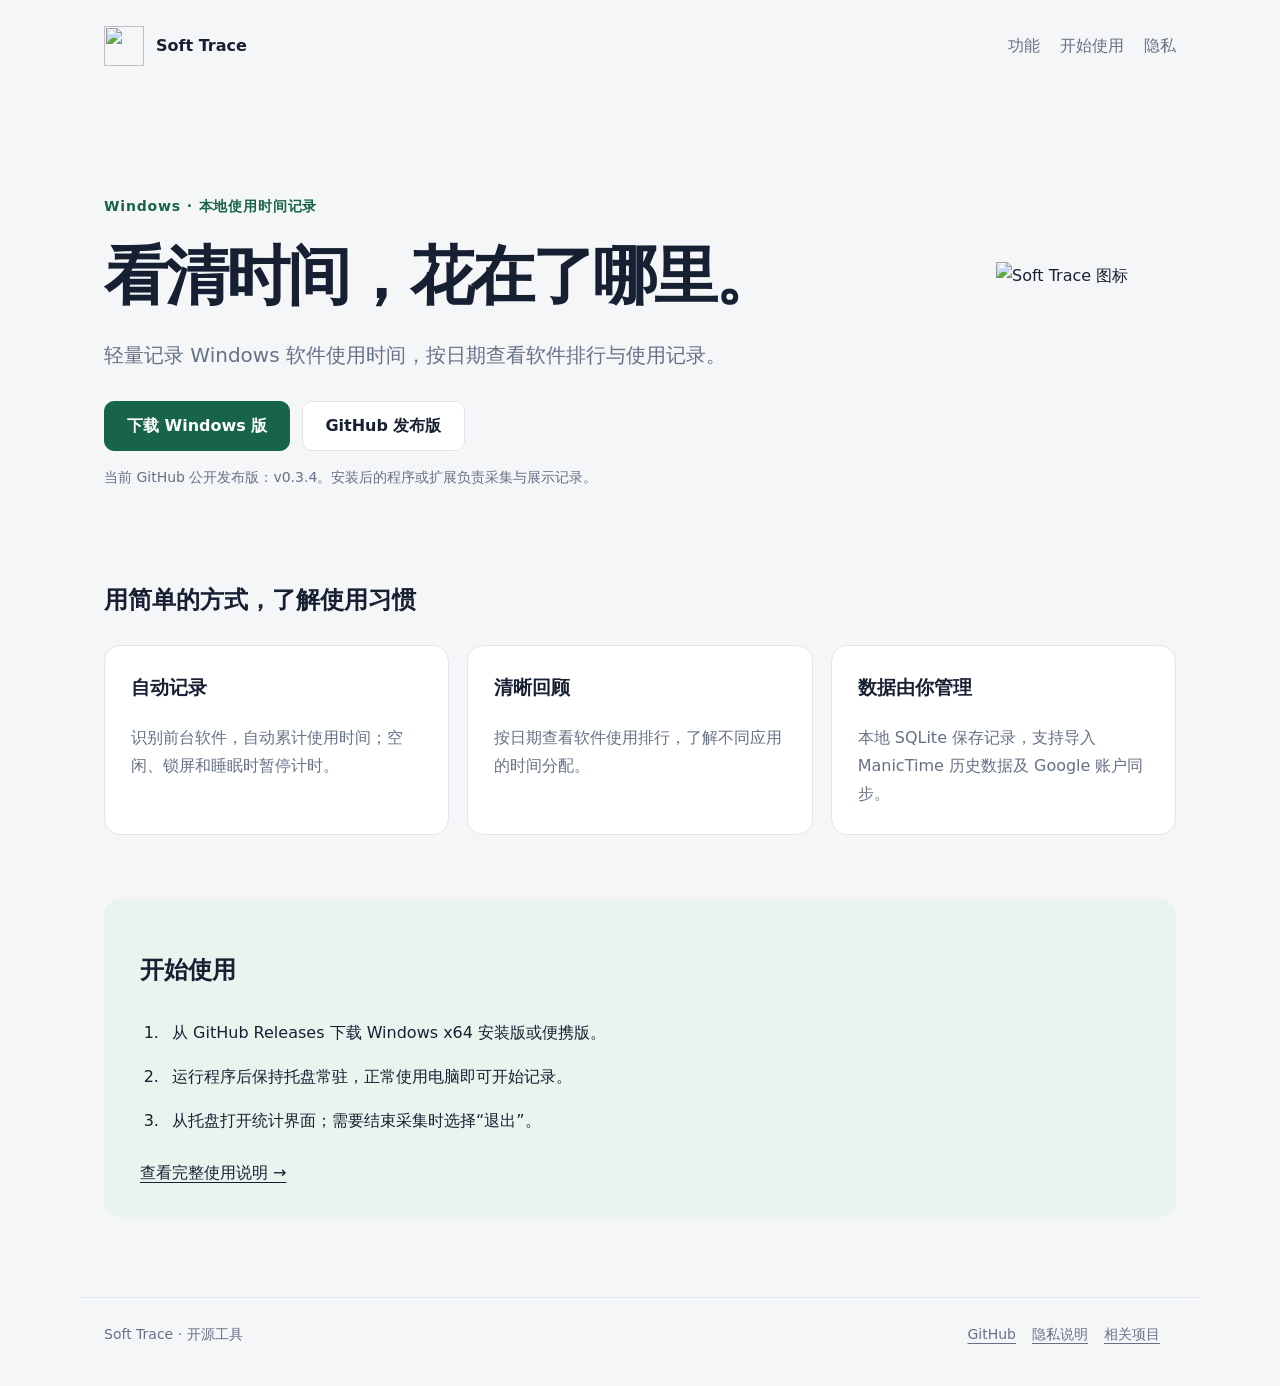
==== site/index.html @ c37cbcbc "Publish product website across hosting platforms [skip netlify]" ====
<!doctype html>
<html lang="zh-CN"><head><meta charset="utf-8"><meta name="viewport" content="width=device-width,initial-scale=1"><title>Soft Trace — Windows · 本地使用时间记录</title><meta name="description" content="轻量记录 Windows 软件使用时间，按日期查看软件排行与使用记录。"><meta name="color-scheme" content="light dark"><link rel="icon" href="logo.png"><link rel="stylesheet" href="site.css"></head><body>
<header><a class="brand" href="./"><img src="logo.png" width="40" height="40" alt=""><span>Soft Trace</span></a><nav aria-label="页面导航"><a href="./#features">功能</a><a href="./#start">开始使用</a><a href="privacy.html">隐私</a></nav></header><main><section class="hero"><div><p class="eyebrow">Windows · 本地使用时间记录</p><h1>看清时间，花在了哪里。</h1><p class="lead">轻量记录 Windows 软件使用时间，按日期查看软件排行与使用记录。</p><div class="actions"><a class="button primary" href="https://github.com/yuzhounh/soft-trace/releases/latest">下载 Windows 版</a><a class="button" href="https://github.com/yuzhounh/soft-trace/releases/latest">GitHub 发布版</a></div><p class="note">当前 GitHub 公开发布版：v0.3.4。安装后的程序或扩展负责采集与展示记录。</p></div><img class="hero-logo" src="logo.png" alt="Soft Trace 图标" width="160" height="160"></section><section id="features"><h2>用简单的方式，了解使用习惯</h2><div class="cards"><article class="card"><h3>自动记录</h3><p>识别前台软件，自动累计使用时间；空闲、锁屏和睡眠时暂停计时。</p></article><article class="card"><h3>清晰回顾</h3><p>按日期查看软件使用排行，了解不同应用的时间分配。</p></article><article class="card"><h3>数据由你管理</h3><p>本地 SQLite 保存记录，支持导入 ManicTime 历史数据及 Google 账户同步。</p></article></div></section><section class="steps" id="start"><h2>开始使用</h2><ol><li>从 GitHub Releases 下载 Windows x64 安装版或便携版。</li><li>运行程序后保持托盘常驻，正常使用电脑即可开始记录。</li><li>从托盘打开统计界面；需要结束采集时选择“退出”。</li></ol><a href="https://github.com/yuzhounh/soft-trace#readme">查看完整使用说明 →</a></section></main><footer><span>Soft Trace · 开源工具</span><div><a href="https://github.com/yuzhounh/soft-trace">GitHub</a><a href="privacy.html">隐私说明</a><a href="https://timelens-extension.pages.dev/">相关项目</a></div></footer>
</body></html>
---- site/site.css ----
:root{color-scheme:light dark;--bg:#f5f6f8;--card:#fff;--ink:#172033;--muted:#657186;--line:#e1e5ec;--accent:#176448;--tint:#e9f4ee}*{box-sizing:border-box}body{margin:0;background:var(--bg);color:var(--ink);font:16px/1.75 system-ui,-apple-system,"Segoe UI","Microsoft YaHei",sans-serif}a{color:inherit;text-underline-offset:4px}header,main,footer{max-width:1120px;margin:auto;padding:24px}header{display:flex;align-items:center;justify-content:space-between;gap:24px}.brand{display:flex;align-items:center;gap:12px;text-decoration:none;font-weight:700}.brand img{width:40px;height:40px;object-fit:contain}nav{display:flex;gap:20px}nav a{display:inline-flex;align-items:center;min-height:44px;text-decoration:none;color:var(--muted)}.hero{padding:64px 0 56px;display:grid;grid-template-columns:1fr 180px;gap:48px;align-items:center}.eyebrow{color:var(--accent);font-weight:650;letter-spacing:.06em;font-size:14px}h1{font-size:clamp(34px,5.5vw,64px);letter-spacing:-.045em;line-height:1.18;max-width:780px;margin:20px 0 24px}.lead{font-size:20px;color:var(--muted);max-width:680px}.hero-logo{width:160px;height:160px;object-fit:contain}.actions{display:flex;flex-wrap:wrap;gap:12px;margin-top:28px}.button{display:inline-flex;align-items:center;justify-content:center;min-height:48px;min-width:48px;padding:10px 22px;border:1px solid var(--line);border-radius:10px;text-decoration:none;background:var(--card);font-weight:600}.primary{color:#fff;background:var(--accent);border-color:var(--accent)}.note{font-size:14px;color:var(--muted)}.cards{display:grid;grid-template-columns:repeat(3,1fr);gap:18px;margin:24px 0 64px}.card{padding:26px;background:var(--card);border:1px solid var(--line);border-radius:16px}.card h3{margin-top:0}.card p{color:var(--muted);margin-bottom:0}section{scroll-margin-top:30px}.steps{padding:30px 36px;background:var(--tint);border-radius:16px;margin-bottom:56px}.steps ol{padding-left:24px}.steps li{padding:8px}.prose{max-width:780px;padding:40px 0 70px}.prose h1{font-size:42px}.prose p{color:var(--muted)}footer{border-top:1px solid var(--line);display:flex;flex-wrap:wrap;justify-content:space-between;gap:16px;color:var(--muted);font-size:14px}footer a{display:inline-block;min-height:40px;margin-right:16px}@media(prefers-color-scheme:dark){:root{--bg:#10151d;--card:#18202c;--ink:#eef2f7;--muted:#a9b4c4;--line:#2c3746;--accent:#67d4a6;--tint:#172d25}.primary{color:#10251b}}@media(max-width:640px){header,main,footer{padding:20px}header{align-items:flex-start;gap:12px;flex-wrap:wrap}nav{gap:18px}.hero{grid-template-columns:1fr;padding:36px 0 32px;gap:20px}.hero-logo{width:80px;height:80px;grid-row:1}.cards{grid-template-columns:1fr;margin-bottom:36px}.steps{padding:20px}.lead{font-size:18px}.actions .button{flex:1 1 auto}h1{font-size:38px}}
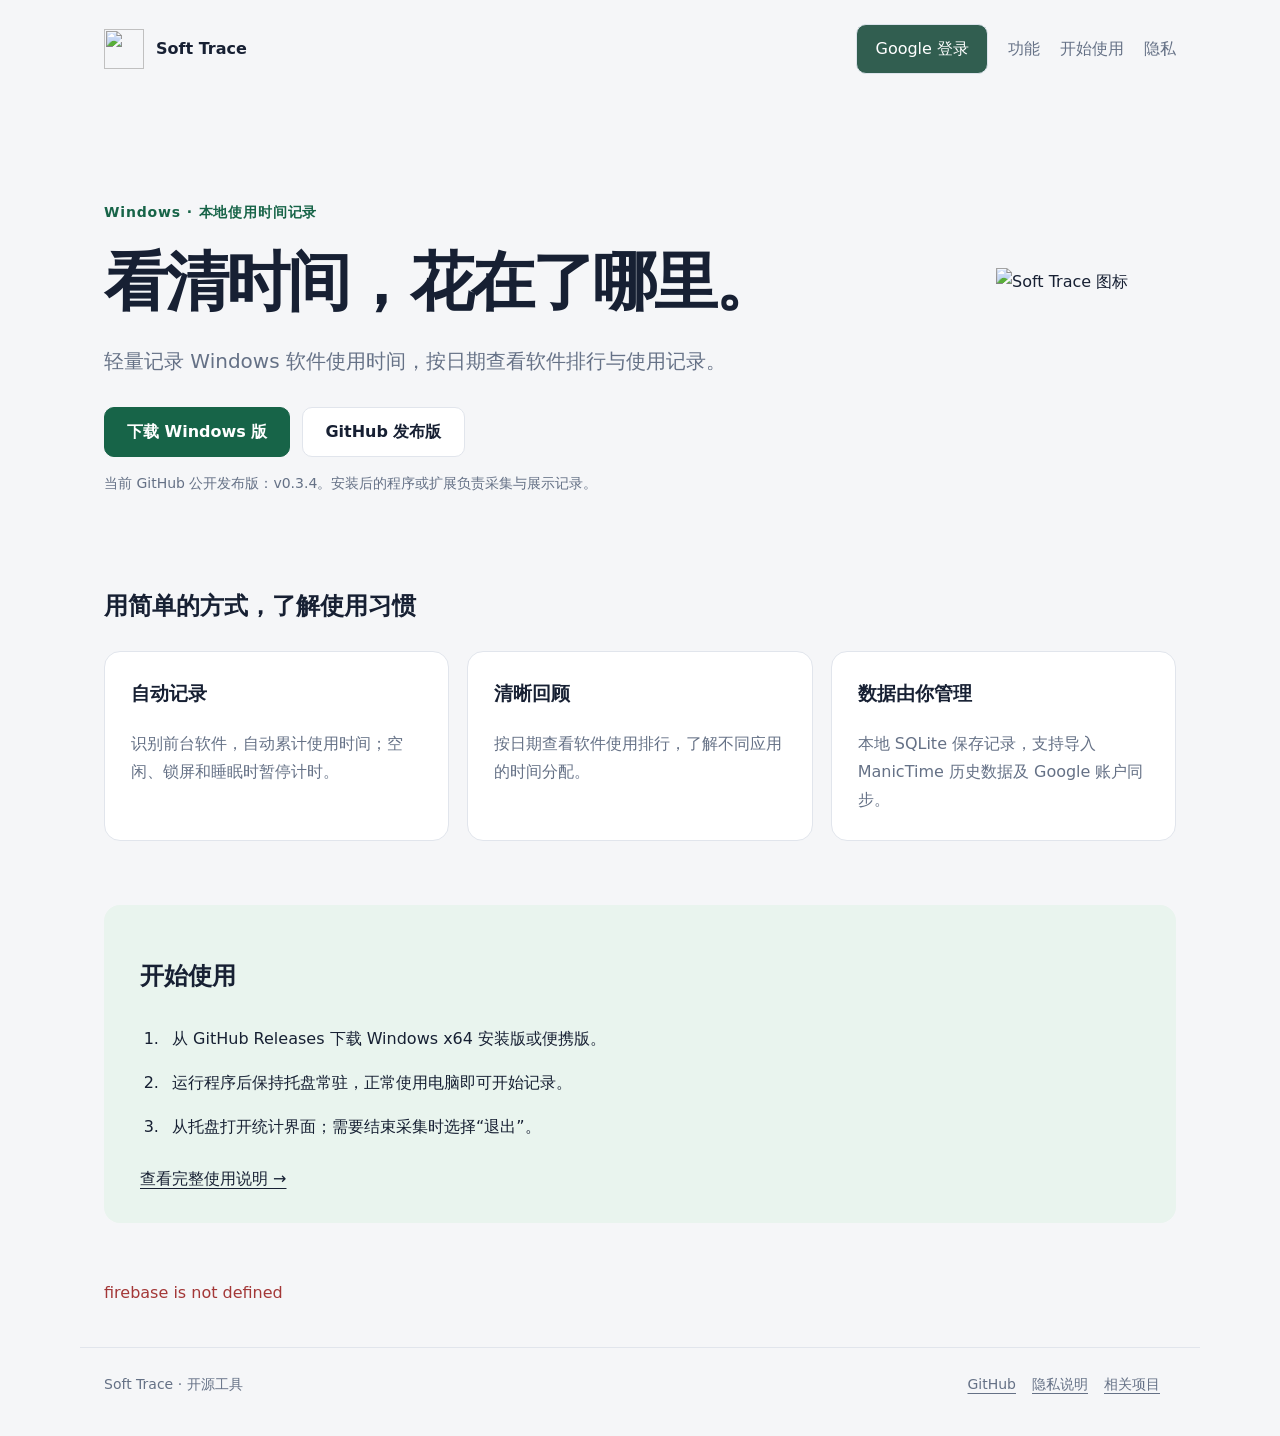
==== commit 02e38f0c: "Add Google sign-in and personal cloud dashboards [skip netlify]" ====
--- a/site/index.html
+++ b/site/index.html
@@ -1,4 +1,6 @@
 <!doctype html>
-<html lang="zh-CN"><head><meta charset="utf-8"><meta name="viewport" content="width=device-width,initial-scale=1"><title>Soft Trace — Windows · 本地使用时间记录</title><meta name="description" content="轻量记录 Windows 软件使用时间，按日期查看软件排行与使用记录。"><meta name="color-scheme" content="light dark"><link rel="icon" href="logo.png"><link rel="stylesheet" href="site.css"></head><body>
-<header><a class="brand" href="./"><img src="logo.png" width="40" height="40" alt=""><span>Soft Trace</span></a><nav aria-label="页面导航"><a href="./#features">功能</a><a href="./#start">开始使用</a><a href="privacy.html">隐私</a></nav></header><main><section class="hero"><div><p class="eyebrow">Windows · 本地使用时间记录</p><h1>看清时间，花在了哪里。</h1><p class="lead">轻量记录 Windows 软件使用时间，按日期查看软件排行与使用记录。</p><div class="actions"><a class="button primary" href="https://github.com/yuzhounh/soft-trace/releases/latest">下载 Windows 版</a><a class="button" href="https://github.com/yuzhounh/soft-trace/releases/latest">GitHub 发布版</a></div><p class="note">当前 GitHub 公开发布版：v0.3.4。安装后的程序或扩展负责采集与展示记录。</p></div><img class="hero-logo" src="logo.png" alt="Soft Trace 图标" width="160" height="160"></section><section id="features"><h2>用简单的方式，了解使用习惯</h2><div class="cards"><article class="card"><h3>自动记录</h3><p>识别前台软件，自动累计使用时间；空闲、锁屏和睡眠时暂停计时。</p></article><article class="card"><h3>清晰回顾</h3><p>按日期查看软件使用排行，了解不同应用的时间分配。</p></article><article class="card"><h3>数据由你管理</h3><p>本地 SQLite 保存记录，支持导入 ManicTime 历史数据及 Google 账户同步。</p></article></div></section><section class="steps" id="start"><h2>开始使用</h2><ol><li>从 GitHub Releases 下载 Windows x64 安装版或便携版。</li><li>运行程序后保持托盘常驻，正常使用电脑即可开始记录。</li><li>从托盘打开统计界面；需要结束采集时选择“退出”。</li></ol><a href="https://github.com/yuzhounh/soft-trace#readme">查看完整使用说明 →</a></section></main><footer><span>Soft Trace · 开源工具</span><div><a href="https://github.com/yuzhounh/soft-trace">GitHub</a><a href="privacy.html">隐私说明</a><a href="https://timelens-extension.pages.dev/">相关项目</a></div></footer>
+<html lang="zh-CN"><head><meta charset="utf-8"><meta name="viewport" content="width=device-width,initial-scale=1"><title>Soft Trace — Windows · 本地使用时间记录</title><meta name="description" content="轻量记录 Windows 软件使用时间，按日期查看软件排行与使用记录。"><meta name="color-scheme" content="light dark"><link rel="icon" href="logo.png"><link rel="stylesheet" href="site.css"><script src="https://www.gstatic.com/firebasejs/12.4.0/firebase-app-compat.js" defer></script>
+<script src="https://www.gstatic.com/firebasejs/12.4.0/firebase-auth-compat.js" defer></script>
+<script src="cloud-auth.js" defer></script><link rel="stylesheet" href="cloud.css"></head><body>
+<header><a class="brand" href="./"><img src="logo.png" width="40" height="40" alt=""><span>Soft Trace</span></a><nav aria-label="页面导航"><button class="site-login" data-cloud-login>Google 登录</button><a href="./#features">功能</a><a href="./#start">开始使用</a><a href="privacy.html">隐私</a></nav></header><main><section class="hero"><div><p class="eyebrow">Windows · 本地使用时间记录</p><h1>看清时间，花在了哪里。</h1><p class="lead">轻量记录 Windows 软件使用时间，按日期查看软件排行与使用记录。</p><div class="actions"><a class="button primary" href="https://github.com/yuzhounh/soft-trace/releases/latest">下载 Windows 版</a><a class="button" href="https://github.com/yuzhounh/soft-trace/releases/latest">GitHub 发布版</a></div><p class="note">当前 GitHub 公开发布版：v0.3.4。安装后的程序或扩展负责采集与展示记录。</p></div><img class="hero-logo" src="logo.png" alt="Soft Trace 图标" width="160" height="160"></section><section id="features"><h2>用简单的方式，了解使用习惯</h2><div class="cards"><article class="card"><h3>自动记录</h3><p>识别前台软件，自动累计使用时间；空闲、锁屏和睡眠时暂停计时。</p></article><article class="card"><h3>清晰回顾</h3><p>按日期查看软件使用排行，了解不同应用的时间分配。</p></article><article class="card"><h3>数据由你管理</h3><p>本地 SQLite 保存记录，支持导入 ManicTime 历史数据及 Google 账户同步。</p></article></div></section><section class="steps" id="start"><h2>开始使用</h2><ol><li>从 GitHub Releases 下载 Windows x64 安装版或便携版。</li><li>运行程序后保持托盘常驻，正常使用电脑即可开始记录。</li><li>从托盘打开统计界面；需要结束采集时选择“退出”。</li></ol><a href="https://github.com/yuzhounh/soft-trace#readme">查看完整使用说明 →</a></section><p id="auth-message" role="status"></p></main><footer><span>Soft Trace · 开源工具</span><div><a href="https://github.com/yuzhounh/soft-trace">GitHub</a><a href="privacy.html">隐私说明</a><a href="https://timelens-extension.pages.dev/">相关项目</a></div></footer>
 </body></html>
--- a/site/cloud.css
+++ b/site/cloud.css
@@ -0,0 +1,20 @@
+
+[hidden]{display:none!important}
+body.auth-wait>*:not(.auth-gate){display:none!important}
+.auth-gate{position:relative;min-height:100vh;display:grid;place-items:center;background:#f5f7fa;padding:24px;font:16px/1.7 system-ui,"Microsoft YaHei",sans-serif;color:#233344}
+.auth-card{max-width:480px;padding:42px;border:1px solid #e1e6ed;border-radius:20px;background:#fff;box-shadow:0 16px 60px #2030400d}
+.auth-card h1{font-size:30px;line-height:1.3;margin:12px 0}
+.auth-card button,.cloud-session button,.site-login{min-width:44px;min-height:44px;padding:10px 18px;border:1px solid #dce3eb;border-radius:10px;background:#fff;color:#243446;cursor:pointer;font:inherit}
+.auth-card button,.site-login{background:#315e50;color:white}
+.auth-card a{color:#315e50}
+#auth-message{min-height:24px;color:#a33737}
+.cloud-session{display:flex;justify-content:flex-end;align-items:center;gap:14px;max-width:1530px;margin:0 auto;padding:12px 24px;font:14px/1.5 system-ui;color:#6b7789;flex-wrap:wrap}
+.cloud-view #pause,.cloud-view [data-settings-tab="data"],.cloud-view #import-data,.cloud-view #choose-import-file,.cloud-view #tab-data{display:none!important}
+.cloud-view [data-settings-panel="devices"] input{pointer-events:none}
+.cloud-view [data-rename-device]{display:none!important}
+.cloud-view #preferencesPanel>article:first-child{display:none}
+.cloud-view #idle-minutes,.cloud-view #auto-start{pointer-events:none}
+@media(prefers-color-scheme:dark){.auth-gate{background:#111820;color:#edf2f5}.auth-card{background:#1a2530;border-color:#35424f}.auth-card a{color:#9dd1bc}}
+@media(max-width:600px){.auth-card{padding:26px}.cloud-session{justify-content:space-between;padding:12px 20px}.cloud-session span:first-child{max-width:100%}}
+
+.cloud-view .setting-row:has(#idle-minutes),.cloud-view .setting-row:has(#auto-start){display:none}
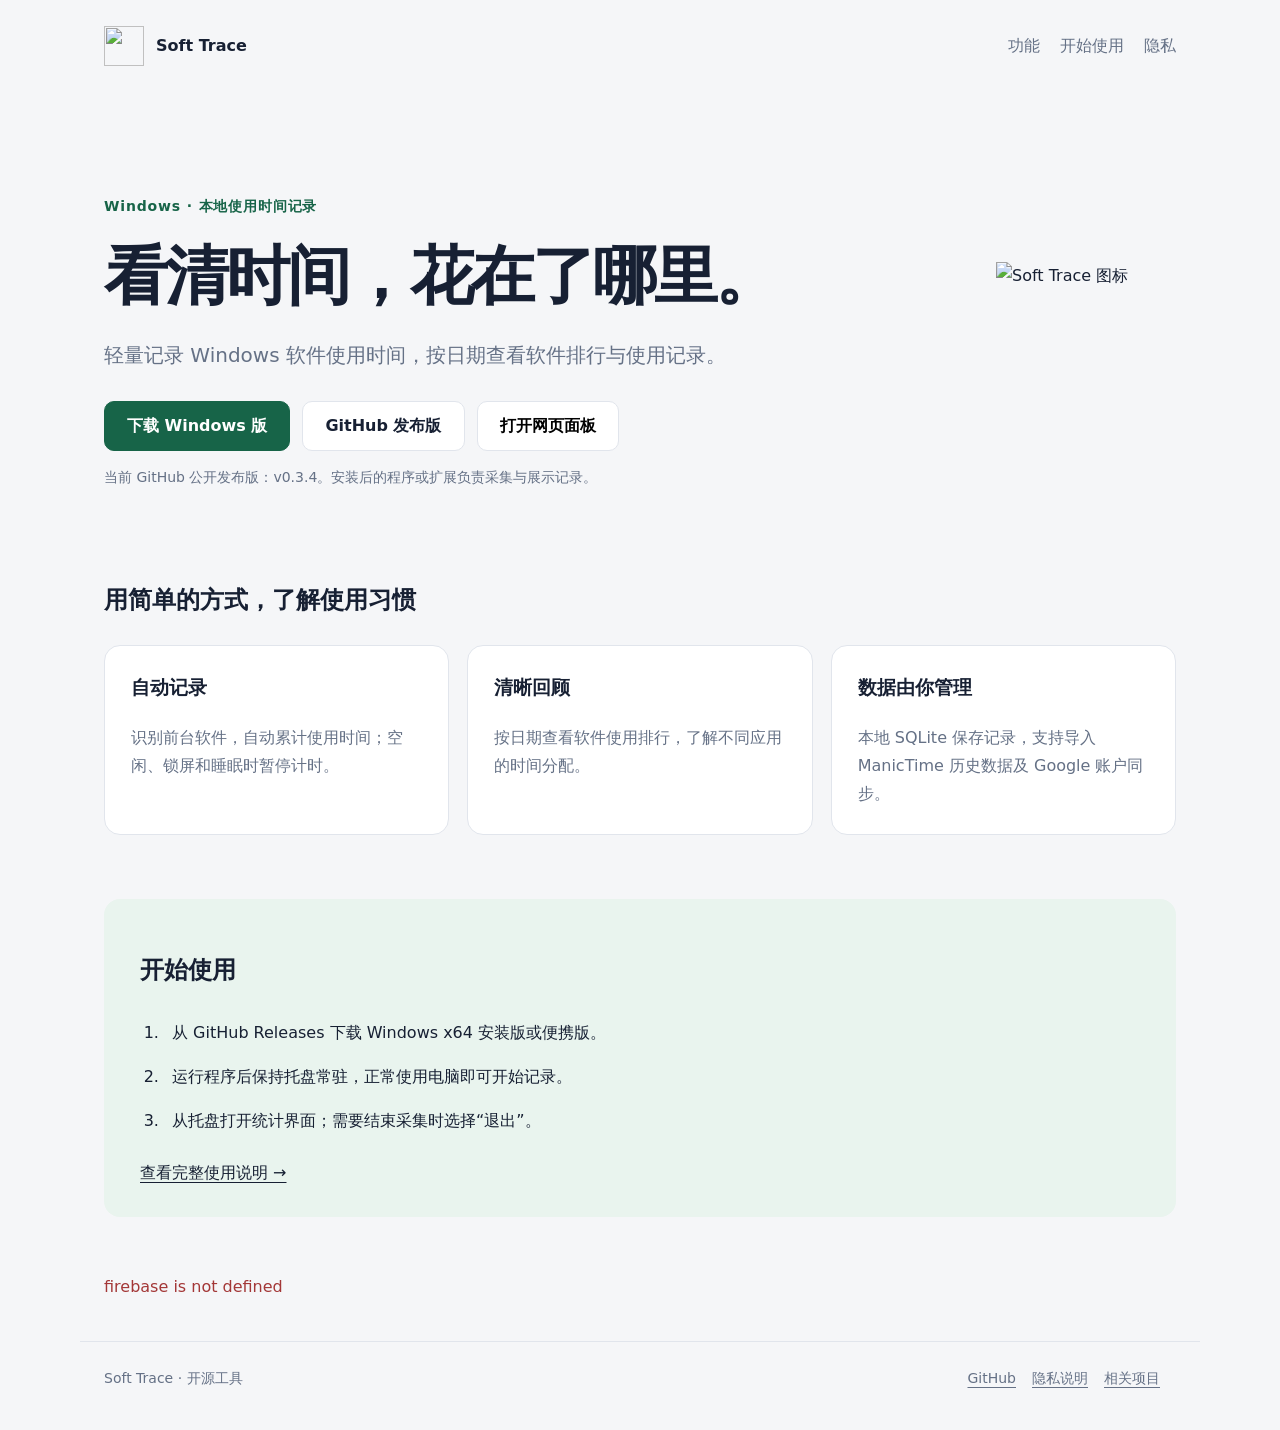
==== commit cb6e1ca7: "Refine dashboard account controls and website panel entry [skip netlify]" ====
--- a/site/index.html
+++ b/site/index.html
@@ -2,5 +2,5 @@
 <html lang="zh-CN"><head><meta charset="utf-8"><meta name="viewport" content="width=device-width,initial-scale=1"><title>Soft Trace — Windows · 本地使用时间记录</title><meta name="description" content="轻量记录 Windows 软件使用时间，按日期查看软件排行与使用记录。"><meta name="color-scheme" content="light dark"><link rel="icon" href="logo.png"><link rel="stylesheet" href="site.css"><script src="https://www.gstatic.com/firebasejs/12.4.0/firebase-app-compat.js" defer></script>
 <script src="https://www.gstatic.com/firebasejs/12.4.0/firebase-auth-compat.js" defer></script>
 <script src="cloud-auth.js" defer></script><link rel="stylesheet" href="cloud.css"></head><body>
-<header><a class="brand" href="./"><img src="logo.png" width="40" height="40" alt=""><span>Soft Trace</span></a><nav aria-label="页面导航"><button class="site-login" data-cloud-login>Google 登录</button><a href="./#features">功能</a><a href="./#start">开始使用</a><a href="privacy.html">隐私</a></nav></header><main><section class="hero"><div><p class="eyebrow">Windows · 本地使用时间记录</p><h1>看清时间，花在了哪里。</h1><p class="lead">轻量记录 Windows 软件使用时间，按日期查看软件排行与使用记录。</p><div class="actions"><a class="button primary" href="https://github.com/yuzhounh/soft-trace/releases/latest">下载 Windows 版</a><a class="button" href="https://github.com/yuzhounh/soft-trace/releases/latest">GitHub 发布版</a></div><p class="note">当前 GitHub 公开发布版：v0.3.4。安装后的程序或扩展负责采集与展示记录。</p></div><img class="hero-logo" src="logo.png" alt="Soft Trace 图标" width="160" height="160"></section><section id="features"><h2>用简单的方式，了解使用习惯</h2><div class="cards"><article class="card"><h3>自动记录</h3><p>识别前台软件，自动累计使用时间；空闲、锁屏和睡眠时暂停计时。</p></article><article class="card"><h3>清晰回顾</h3><p>按日期查看软件使用排行，了解不同应用的时间分配。</p></article><article class="card"><h3>数据由你管理</h3><p>本地 SQLite 保存记录，支持导入 ManicTime 历史数据及 Google 账户同步。</p></article></div></section><section class="steps" id="start"><h2>开始使用</h2><ol><li>从 GitHub Releases 下载 Windows x64 安装版或便携版。</li><li>运行程序后保持托盘常驻，正常使用电脑即可开始记录。</li><li>从托盘打开统计界面；需要结束采集时选择“退出”。</li></ol><a href="https://github.com/yuzhounh/soft-trace#readme">查看完整使用说明 →</a></section><p id="auth-message" role="status"></p></main><footer><span>Soft Trace · 开源工具</span><div><a href="https://github.com/yuzhounh/soft-trace">GitHub</a><a href="privacy.html">隐私说明</a><a href="https://timelens-extension.pages.dev/">相关项目</a></div></footer>
+<header><a class="brand" href="./"><img src="logo.png" width="40" height="40" alt=""><span>Soft Trace</span></a><nav aria-label="页面导航"><a href="./#features">功能</a><a href="./#start">开始使用</a><a href="privacy.html">隐私</a></nav></header><main><section class="hero"><div><p class="eyebrow">Windows · 本地使用时间记录</p><h1>看清时间，花在了哪里。</h1><p class="lead">轻量记录 Windows 软件使用时间，按日期查看软件排行与使用记录。</p><div class="actions"><a class="button primary" href="https://github.com/yuzhounh/soft-trace/releases/latest">下载 Windows 版</a><a class="button" href="https://github.com/yuzhounh/soft-trace/releases/latest">GitHub 发布版</a><button class="button" data-cloud-login data-cloud-label="打开网页面板">打开网页面板</button></div><p class="note">当前 GitHub 公开发布版：v0.3.4。安装后的程序或扩展负责采集与展示记录。</p></div><img class="hero-logo" src="logo.png" alt="Soft Trace 图标" width="160" height="160"></section><section id="features"><h2>用简单的方式，了解使用习惯</h2><div class="cards"><article class="card"><h3>自动记录</h3><p>识别前台软件，自动累计使用时间；空闲、锁屏和睡眠时暂停计时。</p></article><article class="card"><h3>清晰回顾</h3><p>按日期查看软件使用排行，了解不同应用的时间分配。</p></article><article class="card"><h3>数据由你管理</h3><p>本地 SQLite 保存记录，支持导入 ManicTime 历史数据及 Google 账户同步。</p></article></div></section><section class="steps" id="start"><h2>开始使用</h2><ol><li>从 GitHub Releases 下载 Windows x64 安装版或便携版。</li><li>运行程序后保持托盘常驻，正常使用电脑即可开始记录。</li><li>从托盘打开统计界面；需要结束采集时选择“退出”。</li></ol><a href="https://github.com/yuzhounh/soft-trace#readme">查看完整使用说明 →</a></section><p id="auth-message" role="status"></p></main><footer><span>Soft Trace · 开源工具</span><div><a href="https://github.com/yuzhounh/soft-trace">GitHub</a><a href="privacy.html">隐私说明</a><a href="https://timelens-extension.pages.dev/">相关项目</a></div></footer>
 </body></html>
--- a/site/site.css
+++ b/site/site.css
@@ -1 +1,3 @@
 :root{color-scheme:light dark;--bg:#f5f6f8;--card:#fff;--ink:#172033;--muted:#657186;--line:#e1e5ec;--accent:#176448;--tint:#e9f4ee}*{box-sizing:border-box}body{margin:0;background:var(--bg);color:var(--ink);font:16px/1.75 system-ui,-apple-system,"Segoe UI","Microsoft YaHei",sans-serif}a{color:inherit;text-underline-offset:4px}header,main,footer{max-width:1120px;margin:auto;padding:24px}header{display:flex;align-items:center;justify-content:space-between;gap:24px}.brand{display:flex;align-items:center;gap:12px;text-decoration:none;font-weight:700}.brand img{width:40px;height:40px;object-fit:contain}nav{display:flex;gap:20px}nav a{display:inline-flex;align-items:center;min-height:44px;text-decoration:none;color:var(--muted)}.hero{padding:64px 0 56px;display:grid;grid-template-columns:1fr 180px;gap:48px;align-items:center}.eyebrow{color:var(--accent);font-weight:650;letter-spacing:.06em;font-size:14px}h1{font-size:clamp(34px,5.5vw,64px);letter-spacing:-.045em;line-height:1.18;max-width:780px;margin:20px 0 24px}.lead{font-size:20px;color:var(--muted);max-width:680px}.hero-logo{width:160px;height:160px;object-fit:contain}.actions{display:flex;flex-wrap:wrap;gap:12px;margin-top:28px}.button{display:inline-flex;align-items:center;justify-content:center;min-height:48px;min-width:48px;padding:10px 22px;border:1px solid var(--line);border-radius:10px;text-decoration:none;background:var(--card);font-weight:600}.primary{color:#fff;background:var(--accent);border-color:var(--accent)}.note{font-size:14px;color:var(--muted)}.cards{display:grid;grid-template-columns:repeat(3,1fr);gap:18px;margin:24px 0 64px}.card{padding:26px;background:var(--card);border:1px solid var(--line);border-radius:16px}.card h3{margin-top:0}.card p{color:var(--muted);margin-bottom:0}section{scroll-margin-top:30px}.steps{padding:30px 36px;background:var(--tint);border-radius:16px;margin-bottom:56px}.steps ol{padding-left:24px}.steps li{padding:8px}.prose{max-width:780px;padding:40px 0 70px}.prose h1{font-size:42px}.prose p{color:var(--muted)}footer{border-top:1px solid var(--line);display:flex;flex-wrap:wrap;justify-content:space-between;gap:16px;color:var(--muted);font-size:14px}footer a{display:inline-block;min-height:40px;margin-right:16px}@media(prefers-color-scheme:dark){:root{--bg:#10151d;--card:#18202c;--ink:#eef2f7;--muted:#a9b4c4;--line:#2c3746;--accent:#67d4a6;--tint:#172d25}.primary{color:#10251b}}@media(max-width:640px){header,main,footer{padding:20px}header{align-items:flex-start;gap:12px;flex-wrap:wrap}nav{gap:18px}.hero{grid-template-columns:1fr;padding:36px 0 32px;gap:20px}.hero-logo{width:80px;height:80px;grid-row:1}.cards{grid-template-columns:1fr;margin-bottom:36px}.steps{padding:20px}.lead{font-size:18px}.actions .button{flex:1 1 auto}h1{font-size:38px}}
+
+.actions button.button{font:inherit;font-weight:600;cursor:pointer}
